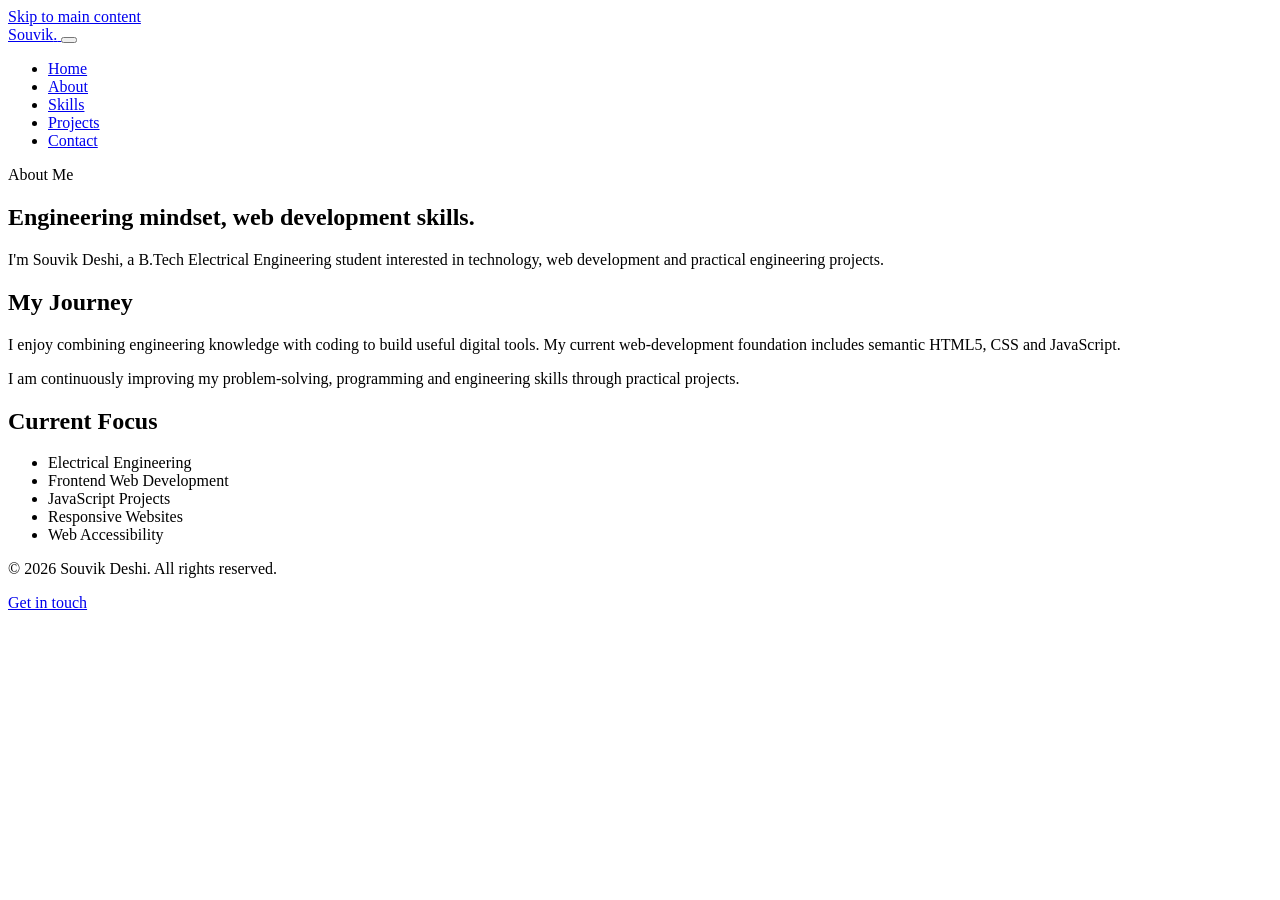
==== about.html @ a1d15708 "Create about.html" ====
<!DOCTYPE html>
<html lang="en">

<head>

    <meta charset="UTF-8">

    <meta name="viewport"
          content="width=device-width, initial-scale=1.0">

    <meta name="description"
          content="About Souvik Deshi - Electrical Engineering student and Web Developer">

    <meta name="author"
          content="Souvik Deshi">

    <meta name="robots"
          content="index, follow">

    <title>About | Souvik Deshi</title>

    <link rel="stylesheet" href="style.css">

    <script src="script.js" defer></script>

</head>


<body>

<a class="skip-link" href="#main-content">
    Skip to main content
</a>


<header class="site-header">

    <div class="container nav-wrap">

        <a class="brand"
           href="index.html"
           aria-label="Souvik Deshi Home">

            Souvik<span>.</span>

        </a>


        <button
            class="menu-toggle"
            type="button"
            aria-expanded="false"
            aria-controls="primary-nav"
            aria-label="Open navigation menu">

            <span></span>
            <span></span>
            <span></span>

        </button>


        <nav id="primary-nav"
             class="primary-nav"
             aria-label="Primary navigation">

            <ul>

                <li>
                    <a href="index.html">
                        Home
                    </a>
                </li>

                <li>
                    <a class="active"
                       aria-current="page"
                       href="about.html">
                        About
                    </a>
                </li>

                <li>
                    <a href="skills.html">
                        Skills
                    </a>
                </li>

                <li>
                    <a href="projects.html">
                        Projects
                    </a>
                </li>

                <li>
                    <a href="contact.html">
                        Contact
                    </a>
                </li>

            </ul>

        </nav>

    </div>

</header>


<main id="main-content">

    <section class="page-hero">

        <div class="container">

            <p class="section-label">
                About Me
            </p>

            <h1>
                Engineering mindset,
                web development skills.
            </h1>

            <p>
                I'm Souvik Deshi, a B.Tech Electrical
                Engineering student interested in
                technology, web development and
                practical engineering projects.
            </p>

        </div>

    </section>


    <section class="section">

        <div class="container narrow">

            <h2>
                My Journey
            </h2>

            <p>
                I enjoy combining engineering knowledge
                with coding to build useful digital tools.
                My current web-development foundation
                includes semantic HTML5, CSS and
                JavaScript.
            </p>

            <p>
                I am continuously improving my
                problem-solving, programming and
                engineering skills through practical
                projects.
            </p>


            <div class="highlight-box">

                <h2>
                    Current Focus
                </h2>

                <ul>

                    <li>
                        Electrical Engineering
                    </li>

                    <li>
                        Frontend Web Development
                    </li>

                    <li>
                        JavaScript Projects
                    </li>

                    <li>
                        Responsive Websites
                    </li>

                    <li>
                        Web Accessibility
                    </li>

                </ul>

            </div>

        </div>

    </section>

</main>


<footer class="site-footer">

    <div class="container footer-wrap">

        <p>
            &copy; 2026 Souvik Deshi.
            All rights reserved.
        </p>

        <a href="contact.html">
            Get in touch
        </a>

    </div>

</footer>

</body>
  </html>
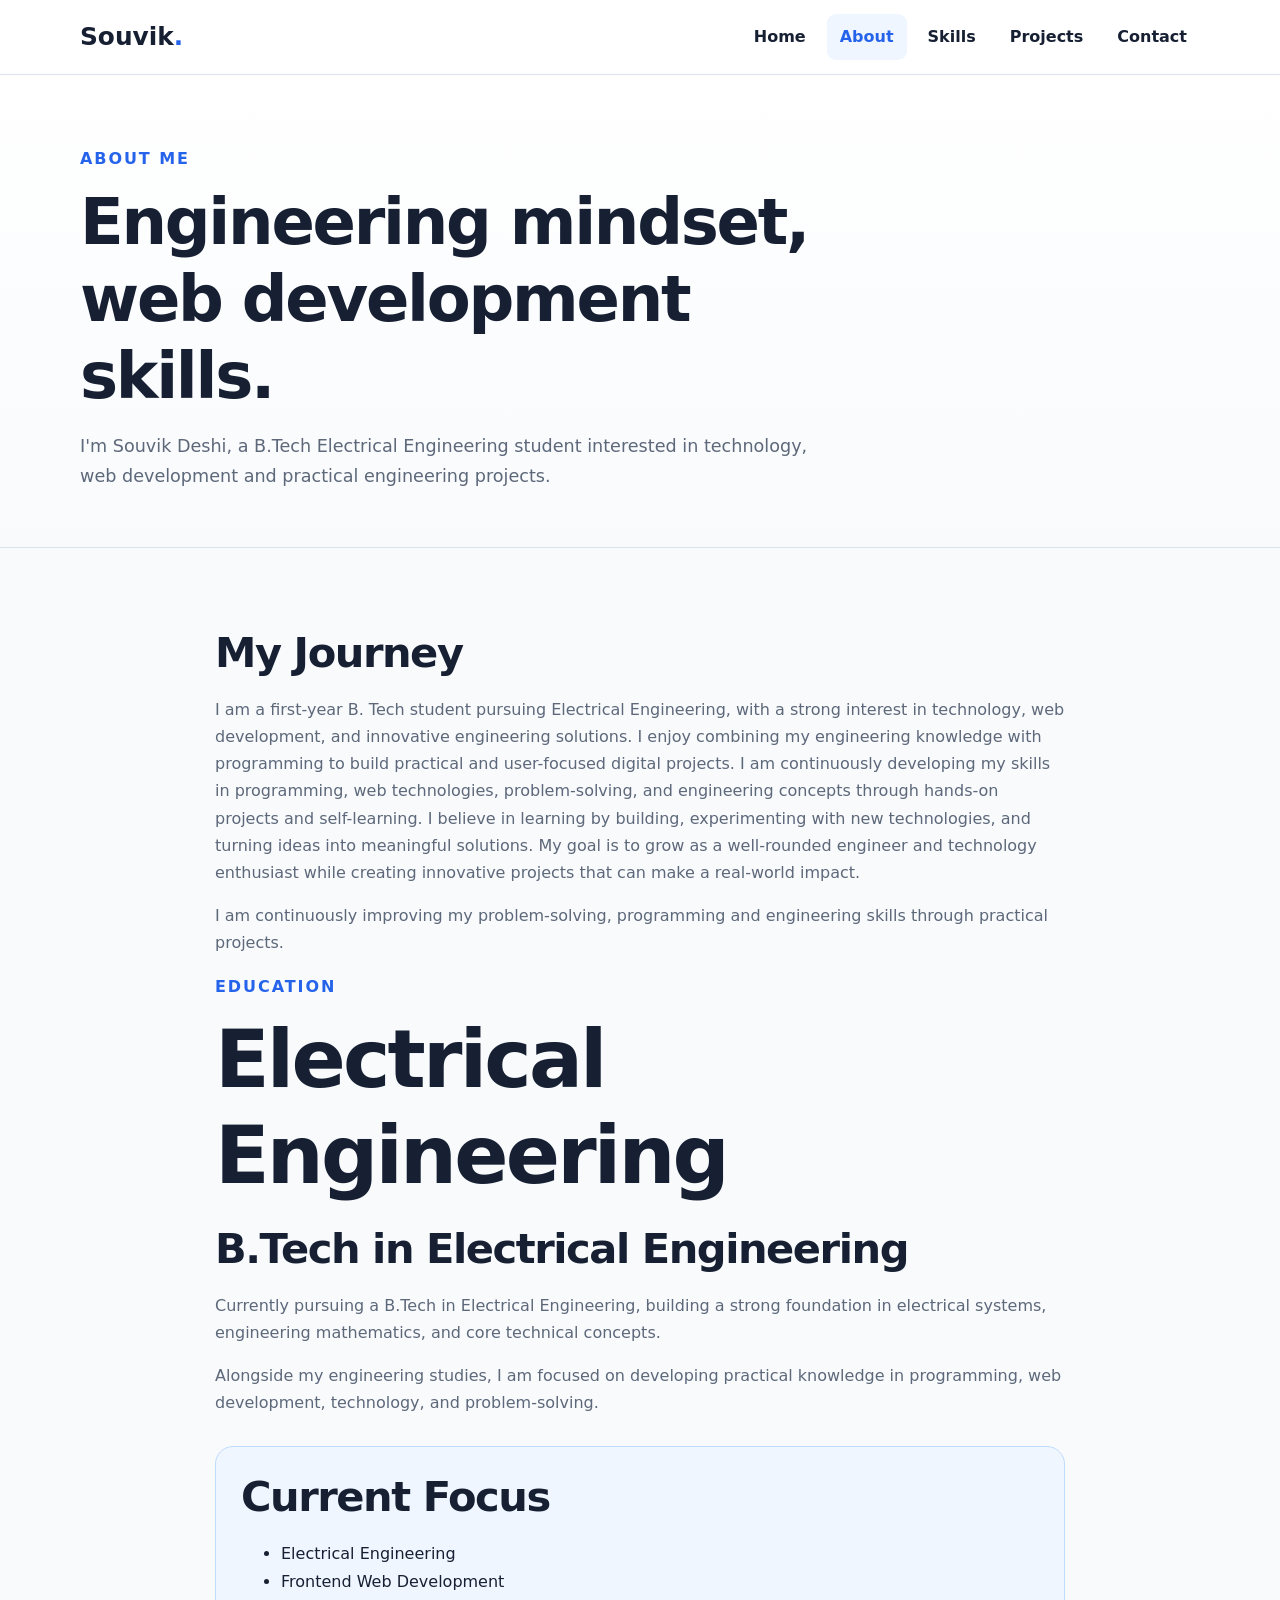
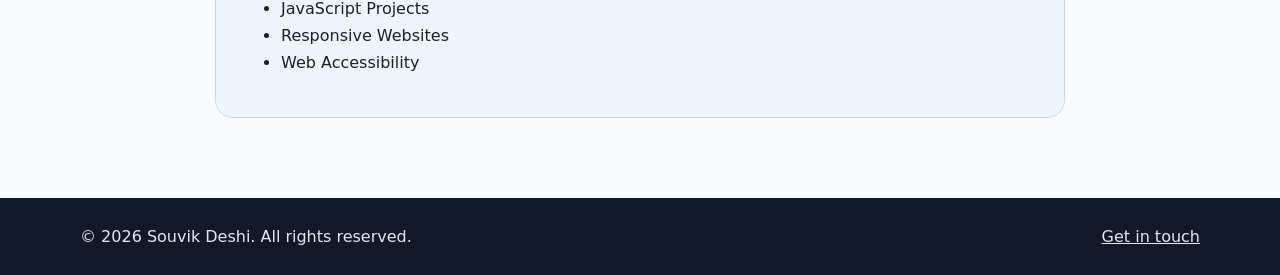
==== commit cb41662b: "Update about.html" ====
--- a/about.html
+++ b/about.html
@@ -143,11 +143,11 @@
             </h2>
 
             <p>
-                I enjoy combining engineering knowledge
-                with coding to build useful digital tools.
-                My current web-development foundation
-                includes semantic HTML5, CSS and
-                JavaScript.
+                I am a first-year B. Tech student pursuing Electrical Engineering, with a strong interest in technology, web development, and innovative engineering solutions. I enjoy combining my engineering knowledge with programming to build practical and user-focused digital projects.
+
+I am continuously developing my skills in programming, web technologies, problem-solving, and engineering concepts through hands-on projects and self-learning. I believe in learning by building, experimenting with new technologies, and turning ideas into meaningful solutions.
+
+My goal is to grow as a well-rounded engineer and technology enthusiast while creating innovative projects that can make a real-world impact.
             </p>
 
             <p>
@@ -156,6 +156,31 @@
                 engineering skills through practical
                 projects.
             </p>
+            <section class="education-section" aria-labelledby="education-title">
+
+    <p class="section-label">EDUCATION</p>
+
+    <h1 id="education-title">Electrical Engineering</h1>
+
+    <div class="education-card">
+
+        <h2>B.Tech in Electrical Engineering</h2>
+
+        <p>
+            Currently pursuing a B.Tech in Electrical Engineering,
+            building a strong foundation in electrical systems,
+            engineering mathematics, and core technical concepts.
+        </p>
+
+        <p>
+            Alongside my engineering studies, I am focused on developing
+            practical knowledge in programming, web development,
+            technology, and problem-solving.
+        </p>
+
+    </div>
+
+            </section>
 
 
             <div class="highlight-box">
--- a/style.css
+++ b/style.css
@@ -0,0 +1,1804 @@
+/* ================================
+   SOUVIK DESHI PORTFOLIO
+   Responsive + Accessible CSS
+================================ */
+
+
+:root {
+
+    --primary: #2563eb;
+    --primary-dark: #1d4ed8;
+
+    --text: #172033;
+    --muted: #5d687a;
+
+    --bg: #f8fafc;
+    --surface: #ffffff;
+
+    --border: #dbe3ef;
+
+    --soft-blue: #eff6ff;
+
+    --shadow:
+        0 14px 35px rgba(23, 32, 51, 0.08);
+
+    --radius: 18px;
+
+    --max-width: 1120px;
+
+}
+
+
+/* RESET */
+
+* {
+    box-sizing: border-box;
+}
+
+
+html {
+    scroll-behavior: smooth;
+}
+
+
+body {
+
+    margin: 0;
+
+    color: var(--text);
+
+    background: var(--bg);
+
+    font-family:
+        Inter,
+        system-ui,
+        -apple-system,
+        BlinkMacSystemFont,
+        "Segoe UI",
+        sans-serif;
+
+    font-size: 16px;
+
+    line-height: 1.7;
+
+}
+
+
+img {
+    max-width: 100%;
+    display: block;
+}
+
+
+a {
+    color: var(--primary);
+}
+
+
+button,
+input,
+textarea {
+    font: inherit;
+}
+
+
+/* ACCESSIBILITY */
+
+.skip-link {
+
+    position: fixed;
+
+    top: -100px;
+
+    left: 15px;
+
+    z-index: 9999;
+
+    padding: 10px 15px;
+
+    color: white;
+
+    background: #111827;
+
+    border-radius: 8px;
+
+    text-decoration: none;
+
+}
+
+
+.skip-link:focus {
+    top: 15px;
+}
+
+
+a:focus-visible,
+button:focus-visible,
+input:focus-visible,
+textarea:focus-visible {
+
+    outline: 3px solid #f59e0b;
+
+    outline-offset: 3px;
+
+}
+
+
+/* CONTAINER */
+
+.container {
+
+    width:
+        min(
+            calc(100% - 32px),
+            var(--max-width)
+        );
+
+    margin-inline: auto;
+
+}
+
+
+/* HEADER */
+
+.site-header {
+
+    position: sticky;
+
+    top: 0;
+
+    z-index: 1000;
+
+    background:
+        rgba(255, 255, 255, 0.96);
+
+    border-bottom:
+        1px solid var(--border);
+
+    backdrop-filter:
+        blur(12px);
+
+}
+
+
+.nav-wrap {
+
+    min-height: 74px;
+
+    display: flex;
+
+    align-items: center;
+
+    justify-content: space-between;
+
+    gap: 20px;
+
+}
+
+
+/* LOGO */
+
+.brand {
+
+    color: var(--text);
+
+    font-size: 1.55rem;
+
+    font-weight: 900;
+
+    text-decoration: none;
+
+}
+
+
+.brand span {
+    color: var(--primary);
+}
+
+
+/* NAVIGATION */
+
+.primary-nav ul {
+
+    display: flex;
+
+    align-items: center;
+
+    gap: 8px;
+
+    padding: 0;
+
+    margin: 0;
+
+    list-style: none;
+
+}
+
+
+.primary-nav a {
+
+    display: block;
+
+    padding: 9px 13px;
+
+    color: var(--text);
+
+    border-radius: 9px;
+
+    font-weight: 700;
+
+    text-decoration: none;
+
+}
+
+
+.primary-nav a:hover,
+.primary-nav a.active {
+
+    color: var(--primary);
+
+    background:
+        var(--soft-blue);
+
+}
+
+
+/* MOBILE MENU BUTTON */
+
+.menu-toggle {
+
+    display: none;
+
+    width: 44px;
+
+    height: 44px;
+
+    padding: 9px;
+
+    border:
+        1px solid var(--border);
+
+    border-radius: 10px;
+
+    background: white;
+
+    cursor: pointer;
+
+}
+
+
+.menu-toggle span {
+
+    display: block;
+
+    height: 2px;
+
+    margin: 5px 0;
+
+    background: var(--text);
+
+    border-radius: 5px;
+
+}
+
+
+/* HERO */
+
+.hero {
+
+    padding:
+        90px 0 80px;
+
+    background:
+
+        radial-gradient(
+            circle at 90% 15%,
+            #dbeafe 0,
+            transparent 28%
+        ),
+
+        linear-gradient(
+            180deg,
+            #ffffff,
+            var(--bg)
+        );
+
+}
+
+
+.hero-grid {
+
+    display: grid;
+
+    grid-template-columns:
+        1.5fr 0.8fr;
+
+    gap: 50px;
+
+    align-items: center;
+
+}
+
+
+.eyebrow,
+.section-label {
+
+    margin:
+        0 0 12px;
+
+    color:
+        var(--primary);
+
+    font-size:
+        0.88rem;
+
+    font-weight:
+        900;
+
+    letter-spacing:
+        0.12em;
+
+    text-transform:
+        uppercase;
+
+}
+
+
+h1,
+h2,
+h3 {
+
+    line-height: 1.2;
+
+    letter-spacing:
+        -0.035em;
+
+}
+
+
+h1 {
+
+    max-width:
+        800px;
+
+    margin:
+        0 0 20px;
+
+    font-size:
+        clamp(
+            2.4rem,
+            7vw,
+            5rem
+        );
+
+}
+
+
+h1 span {
+    color: var(--primary);
+}
+
+
+h2 {
+
+    margin:
+        0 0 18px;
+
+    font-size:
+        clamp(
+            1.8rem,
+            4vw,
+            2.6rem
+        );
+
+}
+
+
+h3 {
+
+    margin:
+        0 0 8px;
+
+    font-size:
+        1.25rem;
+
+}
+
+
+p {
+    color: var(--muted);
+}
+
+
+.hero-text {
+
+    max-width:
+        700px;
+
+    margin:
+        0 0 28px;
+
+    font-size:
+        1.15rem;
+
+}
+
+
+/* BUTTONS */
+
+.button-row {
+
+    display: flex;
+
+    flex-wrap: wrap;
+
+    gap: 12px;
+
+}
+
+
+.btn {
+
+    display: inline-flex;
+
+    min-height: 48px;
+
+    align-items: center;
+
+    justify-content: center;
+
+    padding:
+        11px 20px;
+
+    border:
+        2px solid transparent;
+
+    border-radius:
+        10px;
+
+    font-weight:
+        800;
+
+    text-decoration:
+        none;
+
+    cursor:
+        pointer;
+
+}
+
+
+.btn-primary {
+
+    color: white;
+
+    background:
+        var(--primary);
+
+}
+
+
+.btn-primary:hover {
+    background:
+        var(--primary-dark);
+}
+
+
+.btn-secondary {
+
+    color:
+        var(--primary);
+
+    background:
+        white;
+
+    border-color:
+        #bfdbfe;
+
+}
+
+
+.btn-secondary:hover {
+    background:
+        var(--soft-blue);
+}
+
+
+/* HERO CARD */
+
+.hero-card {
+
+    padding:
+        34px;
+
+    background:
+        var(--surface);
+
+    border:
+        1px solid var(--border);
+
+    border-radius:
+        24px;
+
+    box-shadow:
+        var(--shadow);
+
+}
+
+
+.code-icon,
+.card-icon {
+
+    display:
+        grid;
+
+    width:
+        58px;
+
+    height:
+        58px;
+
+    place-items:
+        center;
+
+    margin-bottom:
+        18px;
+
+    color:
+        var(--primary);
+
+    background:
+        var(--soft-blue);
+
+    border-radius:
+        14px;
+
+    font-size:
+        1.45rem;
+
+    font-weight:
+        900;
+
+}
+
+
+/* SECTIONS */
+
+.section {
+
+    padding:
+        80px 0;
+
+}
+
+
+.card-grid {
+
+    display:
+        grid;
+
+    grid-template-columns:
+        repeat(3, 1fr);
+
+    gap:
+        22px;
+
+}
+
+
+.info-card,
+.project-card,
+.skill-card {
+
+    padding:
+        28px;
+
+    background:
+        var(--surface);
+
+    border:
+        1px solid var(--border);
+
+    border-radius:
+        var(--radius);
+
+    box-shadow:
+        var(--shadow);
+
+}
+
+
+/* PAGE HERO */
+
+.page-hero {
+
+    padding:
+        70px 0 55px;
+
+    background:
+        linear-gradient(
+            180deg,
+            #ffffff,
+            var(--bg)
+        );
+
+    border-bottom:
+        1px solid var(--border);
+
+}
+
+
+.page-hero h1 {
+
+    font-size:
+        clamp(
+            2.2rem,
+            6vw,
+            4rem
+        );
+
+    margin-bottom:
+        12px;
+
+}
+
+
+.page-hero p:last-child {
+
+    max-width:
+        750px;
+
+    margin-bottom:
+        0;
+
+    font-size:
+        1.1rem;
+
+}
+
+
+/* ABOUT */
+
+.narrow {
+
+    max-width:
+        850px;
+
+}
+
+
+.highlight-box {
+
+    margin-top:
+        30px;
+
+    padding:
+        25px;
+
+    background:
+        var(--soft-blue);
+
+    border:
+        1px solid #bfdbfe;
+
+    border-radius:
+        var(--radius);
+
+}
+
+
+/* SKILLS */
+
+.skills-list {
+
+    display:
+        grid;
+
+    grid-template-columns:
+        repeat(2, 1fr);
+
+    gap:
+        20px;
+
+}
+
+
+.skill-card {
+
+    display:
+        flex;
+
+    gap:
+        20px;
+
+    align-items:
+        flex-start;
+
+}
+
+
+.skill-number {
+
+    color:
+        var(--primary);
+
+    font-size:
+        1.2rem;
+
+    font-weight:
+        900;
+
+}
+
+
+/* PROJECTS */
+
+.project-grid {
+
+    display:
+        grid;
+
+    grid-template-columns:
+        repeat(3, 1fr);
+
+    gap:
+        22px;
+
+}
+
+
+.project-card {
+
+    display:
+        flex;
+
+    min-height:
+        280px;
+
+    flex-direction:
+        column;
+
+}
+
+
+.project-tag {
+
+    width:
+        fit-content;
+
+    margin-bottom:
+        18px;
+
+    padding:
+        5px 10px;
+
+    color:
+        var(--primary-dark);
+
+    background:
+        var(--soft-blue);
+
+    border-radius:
+        999px;
+
+    font-size:
+        0.78rem;
+
+    font-weight:
+        800;
+
+}
+
+
+.project-card p {
+    flex: 1;
+}
+
+
+.text-link {
+
+    font-weight:
+        800;
+
+    text-underline-offset:
+        4px;
+
+}
+
+
+/* CONTACT */
+
+.contact-grid {
+
+    display:
+        grid;
+
+    grid-template-columns:
+        0.9fr 1.1fr;
+
+    gap:
+        45px;
+
+    align-items:
+        start;
+
+}
+
+
+.contact-links {
+
+    display:
+        grid;
+
+    gap:
+        12px;
+
+    margin-top:
+        25px;
+
+}
+
+
+.contact-item {
+
+    display:
+        flex;
+
+    align-items:
+        center;
+
+    gap:
+        15px;
+
+    padding:
+        15px;
+
+    color:
+        var(--text);
+
+    background:
+        var(--surface);
+
+    border:
+        1px solid var(--border);
+
+    border-radius:
+        13px;
+
+    text-decoration:
+        none;
+
+}
+
+
+.contact-item:hover {
+
+    border-color:
+        #93c5fd;
+
+    background:
+        var(--soft-blue);
+
+}
+
+
+.contact-item small {
+
+    display:
+        block;
+
+    color:
+        var(--muted);
+
+}
+
+
+.contact-icon {
+
+    display:
+        grid;
+
+    width:
+        45px;
+
+    height:
+        45px;
+
+    flex:
+        0 0 45px;
+
+    place-items:
+        center;
+
+    color:
+        white;
+
+    background:
+        var(--primary);
+
+    border-radius:
+        10px;
+
+    font-weight:
+        900;
+
+}
+
+
+/* FORM */
+
+.contact-form {
+
+    padding:
+        28px;
+
+    background:
+        var(--surface);
+
+    border:
+        1px solid var(--border);
+
+    border-radius:
+        var(--radius);
+
+    box-shadow:
+        var(--shadow);
+
+}
+
+
+.form-group {
+
+    margin-bottom:
+        18px;
+
+}
+
+
+label {
+
+    display:
+        block;
+
+    margin-bottom:
+        7px;
+
+    font-weight:
+        800;
+
+}
+
+
+input,
+textarea {
+
+    width:
+        100%;
+
+    padding:
+        12px 14px;
+
+    color:
+        var(--text);
+
+    background:
+        white;
+
+    border:
+        1px solid #b9c5d6;
+
+    border-radius:
+        9px;
+
+    font:
+        inherit;
+
+}
+
+
+textarea {
+    resize: vertical;
+}
+
+
+.form-note {
+
+    margin:
+        12px 0 0;
+
+    font-size:
+        0.85rem;
+
+}
+
+
+/* FOOTER */
+
+.site-footer {
+
+    padding:
+        25px 0;
+
+    background:
+        #111827;
+
+}
+
+
+.footer-wrap {
+
+    display:
+        flex;
+
+    align-items:
+        center;
+
+    justify-content:
+        space-between;
+
+    gap:
+        15px;
+
+}
+
+
+.site-footer p,
+.site-footer a {
+
+    margin:
+        0;
+
+    color:
+        #e5e7eb;
+
+}
+
+
+/* ================================
+   MOBILE
+================================ */
+
+@media (max-width: 800px) {
+
+
+    .menu-toggle {
+        display: block;
+    }
+
+
+    .primary-nav {
+
+        position:
+            absolute;
+
+        top:
+            74px;
+
+        right:
+            16px;
+
+        left:
+            16px;
+
+        display:
+            none;
+
+        padding:
+            10px;
+
+        background:
+            white;
+
+        border:
+            1px solid var(--border);
+
+        border-radius:
+            14px;
+
+        box-shadow:
+            var(--shadow);
+
+    }
+
+
+    .primary-nav.open {
+        display: block;
+    }
+
+
+    .primary-nav ul {
+
+        display:
+            grid;
+
+    }
+
+
+    .primary-nav a {
+
+        padding:
+            12px 14px;
+
+    }
+
+
+    .hero-grid,
+    .contact-grid {
+
+        grid-template-columns:
+            1fr;
+
+    }
+
+
+    .card-grid,
+    .project-grid,
+    .skills-list {
+
+        grid-template-columns:
+            1fr;
+
+    }
+
+
+    .hero {
+
+        padding:
+            65px 0;
+
+    }
+
+
+    .section {
+
+        padding:
+            60px 0;
+
+    }
+
+}
+
+
+/* SMALL MOBILE */
+
+@media (max-width: 480px) {
+
+
+    .container {
+
+        width:
+            min(
+                calc(100% - 24px),
+                var(--max-width)
+            );
+
+    }
+
+
+    h1 {
+
+        font-size:
+            2.35rem;
+
+    }
+
+
+    .hero-card,
+    .info-card,
+    .project-card,
+    .skill-card,
+    .contact-form {
+
+        padding:
+            22px;
+
+    }
+
+
+    .button-row,
+    .button-row .btn {
+
+        width:
+            100%;
+
+    }
+
+
+    .footer-wrap {
+
+        flex-direction:
+            column;
+
+        align-items:
+            flex-start;
+
+    }
+
+}
+
+
+/* REDUCED MOTION */
+
+@media (prefers-reduced-motion: reduce) {
+
+    html {
+        scroll-behavior: auto;
+    }
+
+
+    *,
+    *::before,
+    *::after {
+
+        animation-duration:
+            0.01ms !important;
+
+        animation-iteration-count:
+            1 !important;
+
+        transition-duration:
+            0.01ms !important;
+
+    }
+
+}
+
+/* =================================
+   SKILLS CATEGORY SECTION
+================================= */
+
+.skills-section .container {
+    display: grid;
+    grid-template-columns: repeat(2, 1fr);
+    gap: 30px;
+}
+
+
+/* SKILL CATEGORY CARD */
+
+.skills-category {
+
+    padding: 32px;
+
+    background: #ffffff;
+
+    border: 1px solid #e2e8f0;
+
+    border-radius: 20px;
+
+    box-shadow:
+        0 8px 25px rgba(15, 23, 42, 0.05);
+
+}
+
+
+/* CATEGORY TITLE */
+
+.skills-category h2 {
+
+    margin: 0 0 25px;
+
+    font-size: 2rem;
+
+    color: #172033;
+
+}
+
+
+/* TAG CONTAINER */
+
+.skill-tags {
+
+    display: flex;
+
+    flex-wrap: wrap;
+
+    gap: 12px;
+
+}
+
+
+/* INDIVIDUAL SKILL */
+
+.skill-tag {
+
+    display: inline-flex;
+
+    align-items: center;
+
+    justify-content: center;
+
+    padding: 10px 18px;
+
+    color: #1e40af;
+
+    background: #eff6ff;
+
+    border-radius: 999px;
+
+    font-size: 1rem;
+
+    font-weight: 700;
+
+    border: 1px solid transparent;
+
+    transition:
+        transform 0.2s ease,
+        background 0.2s ease,
+        border-color 0.2s ease;
+
+}
+
+
+/* HOVER */
+
+.skill-tag:hover {
+
+    background: #dbeafe;
+
+    border-color: #93c5fd;
+
+    transform: translateY(-2px);
+
+}
+
+
+/* MOBILE */
+
+@media (max-width: 800px) {
+
+    .skills-section .container {
+
+        grid-template-columns: 1fr;
+
+        gap: 22px;
+
+    }
+
+
+    .skills-category {
+
+        padding: 28px;
+
+    }
+
+
+    .skills-category h2 {
+
+        font-size: 1.8rem;
+
+    }
+
+}
+
+
+/* SMALL MOBILE */
+
+@media (max-width: 480px) {
+
+    .skills-category {
+
+        padding: 24px;
+
+        border-radius: 18px;
+
+    }
+
+
+    .skills-category h2 {
+
+        font-size: 1.7rem;
+
+        margin-bottom: 20px;
+
+    }
+
+
+    .skill-tag {
+
+        padding: 9px 16px;
+
+        font-size: 0.95rem;
+
+    }
+
+   }
+
+/* =========================================
+   ACCESSIBILITY FEATURES SECTION
+========================================= */
+
+.features-section {
+    padding: 70px 20px;
+}
+
+
+/* SECTION HEADING */
+
+.section-heading {
+    max-width: 750px;
+    margin: 0 auto 45px;
+    text-align: left;
+}
+
+.section-label {
+    color: #2563eb;
+    font-size: 1rem;
+    font-weight: 700;
+    margin-bottom: 12px;
+}
+
+.section-heading h2 {
+    color: #172033;
+    font-size: clamp(2rem, 5vw, 3rem);
+    line-height: 1.2;
+    margin: 0 0 15px;
+}
+
+.section-heading p {
+    color: #64748b;
+    font-size: 1.1rem;
+    line-height: 1.7;
+    margin: 0;
+}
+
+
+/* =========================================
+   FEATURE GRID
+========================================= */
+
+.feature-grid {
+    max-width: 1100px;
+    margin: 0 auto;
+
+    display: grid;
+    grid-template-columns: repeat(3, 1fr);
+
+    gap: 30px;
+}
+
+
+/* =========================================
+   FEATURE CARD
+========================================= */
+
+.feature-card {
+    background: #ffffff;
+
+    border: 1px solid #e2e8f0;
+
+    border-radius: 24px;
+
+    padding: 55px 48px;
+
+    min-height: 380px;
+
+    box-shadow:
+        0 8px 25px rgba(15, 23, 42, 0.04);
+
+    transition:
+        transform 0.25s ease,
+        box-shadow 0.25s ease,
+        border-color 0.25s ease;
+}
+
+
+/* CARD HOVER */
+
+.feature-card:hover {
+    transform: translateY(-6px);
+
+    border-color: #cbd5e1;
+
+    box-shadow:
+        0 15px 35px rgba(15, 23, 42, 0.08);
+}
+
+
+/* =========================================
+   ICON
+========================================= */
+
+.feature-icon {
+    font-size: 3.5rem;
+
+    line-height: 1;
+
+    margin-bottom: 55px;
+}
+
+
+/* =========================================
+   CARD TITLE
+========================================= */
+
+.feature-card h3 {
+    color: #172033;
+
+    font-size: 2rem;
+
+    line-height: 1.2;
+
+    margin: 0 0 25px;
+}
+
+
+/* =========================================
+   CARD DESCRIPTION
+========================================= */
+
+.feature-card p {
+    color: #64748b;
+
+    font-size: 1.15rem;
+
+    line-height: 1.8;
+
+    margin: 0;
+}
+
+
+/* =========================================
+   TABLET
+========================================= */
+
+@media (max-width: 900px) {
+
+    .feature-grid {
+        grid-template-columns: 1fr 1fr;
+    }
+
+    .feature-card {
+        padding: 45px 35px;
+    }
+
+}
+
+
+/* =========================================
+   MOBILE
+========================================= */
+
+@media (max-width: 650px) {
+
+    .features-section {
+        padding: 50px 20px;
+    }
+
+    .section-heading {
+        margin-bottom: 30px;
+    }
+
+    .section-heading h2 {
+        font-size: 2.2rem;
+    }
+
+    .section-heading p {
+        font-size: 1rem;
+    }
+
+    .feature-grid {
+        grid-template-columns: 1fr;
+
+        gap: 25px;
+    }
+
+    .feature-card {
+        min-height: auto;
+
+        padding: 50px 48px;
+
+        border-radius: 22px;
+    }
+
+    .feature-icon {
+        font-size: 3.2rem;
+
+        margin-bottom: 45px;
+    }
+
+    .feature-card h3 {
+        font-size: 2rem;
+
+        margin-bottom: 20px;
+    }
+
+    .feature-card p {
+        font-size: 1.1rem;
+
+        line-height: 1.75;
+    }
+
+}
+
+
+/* =========================================
+   SMALL MOBILE
+========================================= */
+
+@media (max-width: 400px) {
+
+    .features-section {
+        padding: 40px 15px;
+    }
+
+    .feature-card {
+        padding: 40px 28px;
+    }
+
+    .feature-card h3 {
+        font-size: 1.8rem;
+    }
+
+    .feature-card p {
+        font-size: 1rem;
+    }
+
+   }
+
+/* ================================
+   GET IN TOUCH BUTTON
+================================ */
+
+.get-in-touch {
+    display: inline-block;
+
+    padding: 7px 17px;
+
+    background: #2563eb;
+    color: #ffffff;
+
+    border: 1px solid #2563eb;
+    border-radius: 8px;
+
+    font-size: 16px;
+    font-weight: 700;
+
+    text-decoration: none;
+
+    transition: all 0.25s ease;
+}
+
+
+/* Hover */
+
+.get-in-touch:hover {
+    background: #1d4ed8;
+    border-color: #1d4ed8;
+
+    transform: translateY(-2px);
+
+    box-shadow: 0 8px 20px rgba(37, 99, 235, 0.25);
+}
+
+
+/* Keyboard accessibility */
+
+.get-in-touch:focus-visible {
+    outline: 3px solid #93c5fd;
+    outline-offset: 4px;
+}
+
+
+/* Mobile */
+
+@media (max-width: 600px) {
+
+    .get-in-touch {
+        width: 100%;
+        box-sizing: border-box;
+
+        text-align: center;
+
+        padding: 15px 20px;
+    }
+   
+.education-section {
+    padding: 70px 30px;
+    background: #f8faff;
+}
+
+.section-label {
+    max-width: 1000px;
+    margin: 0 auto 25px;
+    color: #2563eb;
+    font-size: 18px;
+    font-weight: 800;
+    letter-spacing: 2px;
+}
+
+.education-section > h1 {
+    max-width: 1000px;
+    margin: 0 auto 70px;
+    color: #172033;
+    font-size: 58px;
+    line-height: 1.1;
+    font-weight: 800;
+}
+
+.education-card {
+    max-width: 690px;
+    margin: 0 auto;
+    padding: 48px;
+    background: #ffffff;
+    border: 1px solid #e2e8f0;
+    border-radius: 28px;
+    box-shadow: 0 8px 25px rgba(15, 23, 42, 0.04);
+}
+
+.education-card h2 {
+    margin: 0 0 35px;
+    color: #172033;
+    font-size: 36px;
+    line-height: 1.25;
+}
+
+.education-card p {
+    margin: 0 0 32px;
+    color: #64748b;
+    font-size: 20px;
+    line-height: 1.8;
+}
+
+.education-card p:last-child {
+    margin-bottom: 0;
+}
+
+/* Mobile */
+@media (max-width: 700px) {
+
+    .education-section {
+        padding: 55px 24px;
+    }
+
+    .section-label {
+        font-size: 17px;
+        margin-bottom: 22px;
+    }
+
+    .education-section > h1 {
+        font-size: 42px;
+        margin-bottom: 55px;
+    }
+
+    .education-card {
+        padding: 40px 48px;
+        border-radius: 26px;
+    }
+
+    .education-card h2 {
+        font-size: 30px;
+        margin-bottom: 30px;
+    }
+
+    .education-card p {
+        font-size: 18px;
+        line-height: 1.8;
+    }
+}
+
+@media (max-width: 450px) {
+
+    .education-section {
+        padding: 45px 20px;
+    }
+
+    .education-section > h1 {
+        font-size: 36px;
+    }
+
+    .education-card {
+        padding: 32px 28px;
+    }
+
+    .education-card h2 {
+        font-size: 27px;
+    }
+
+    .education-card p {
+        font-size: 17px;
+    }
+}
+
+   
+}
